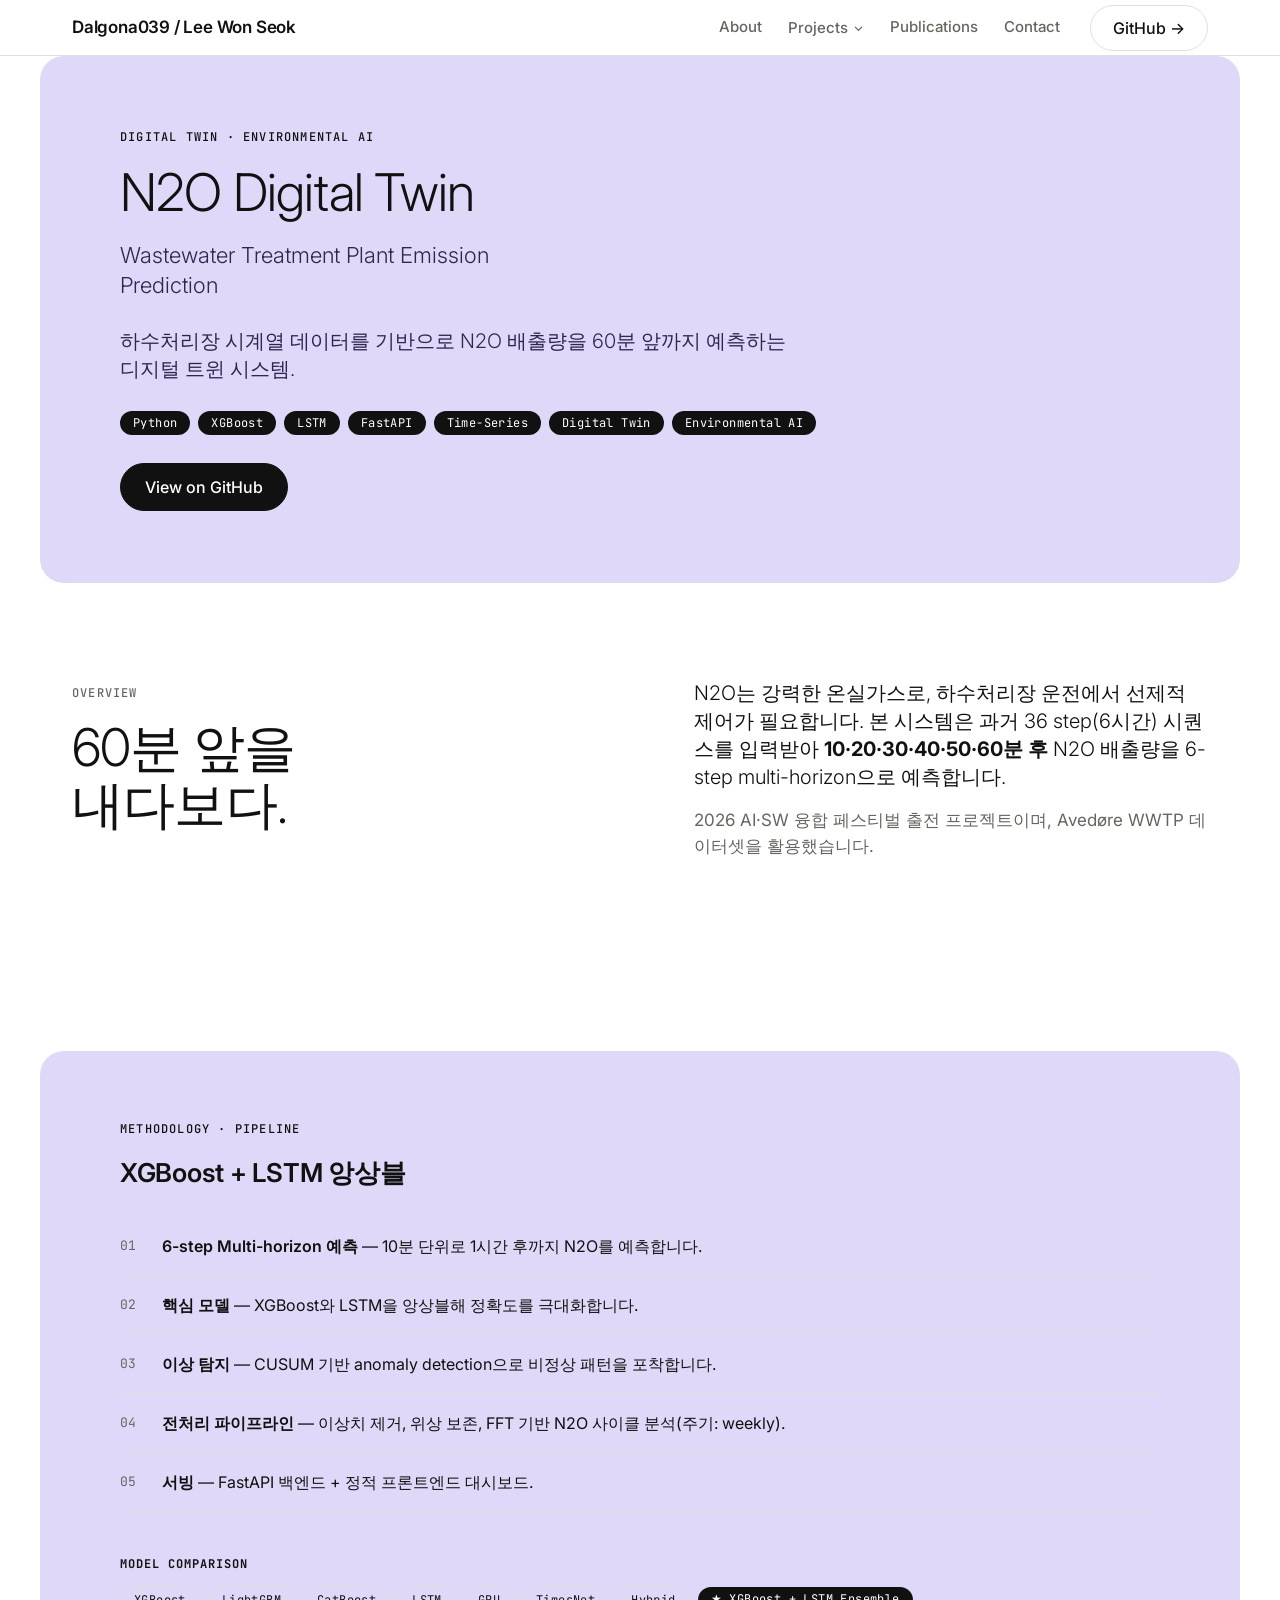
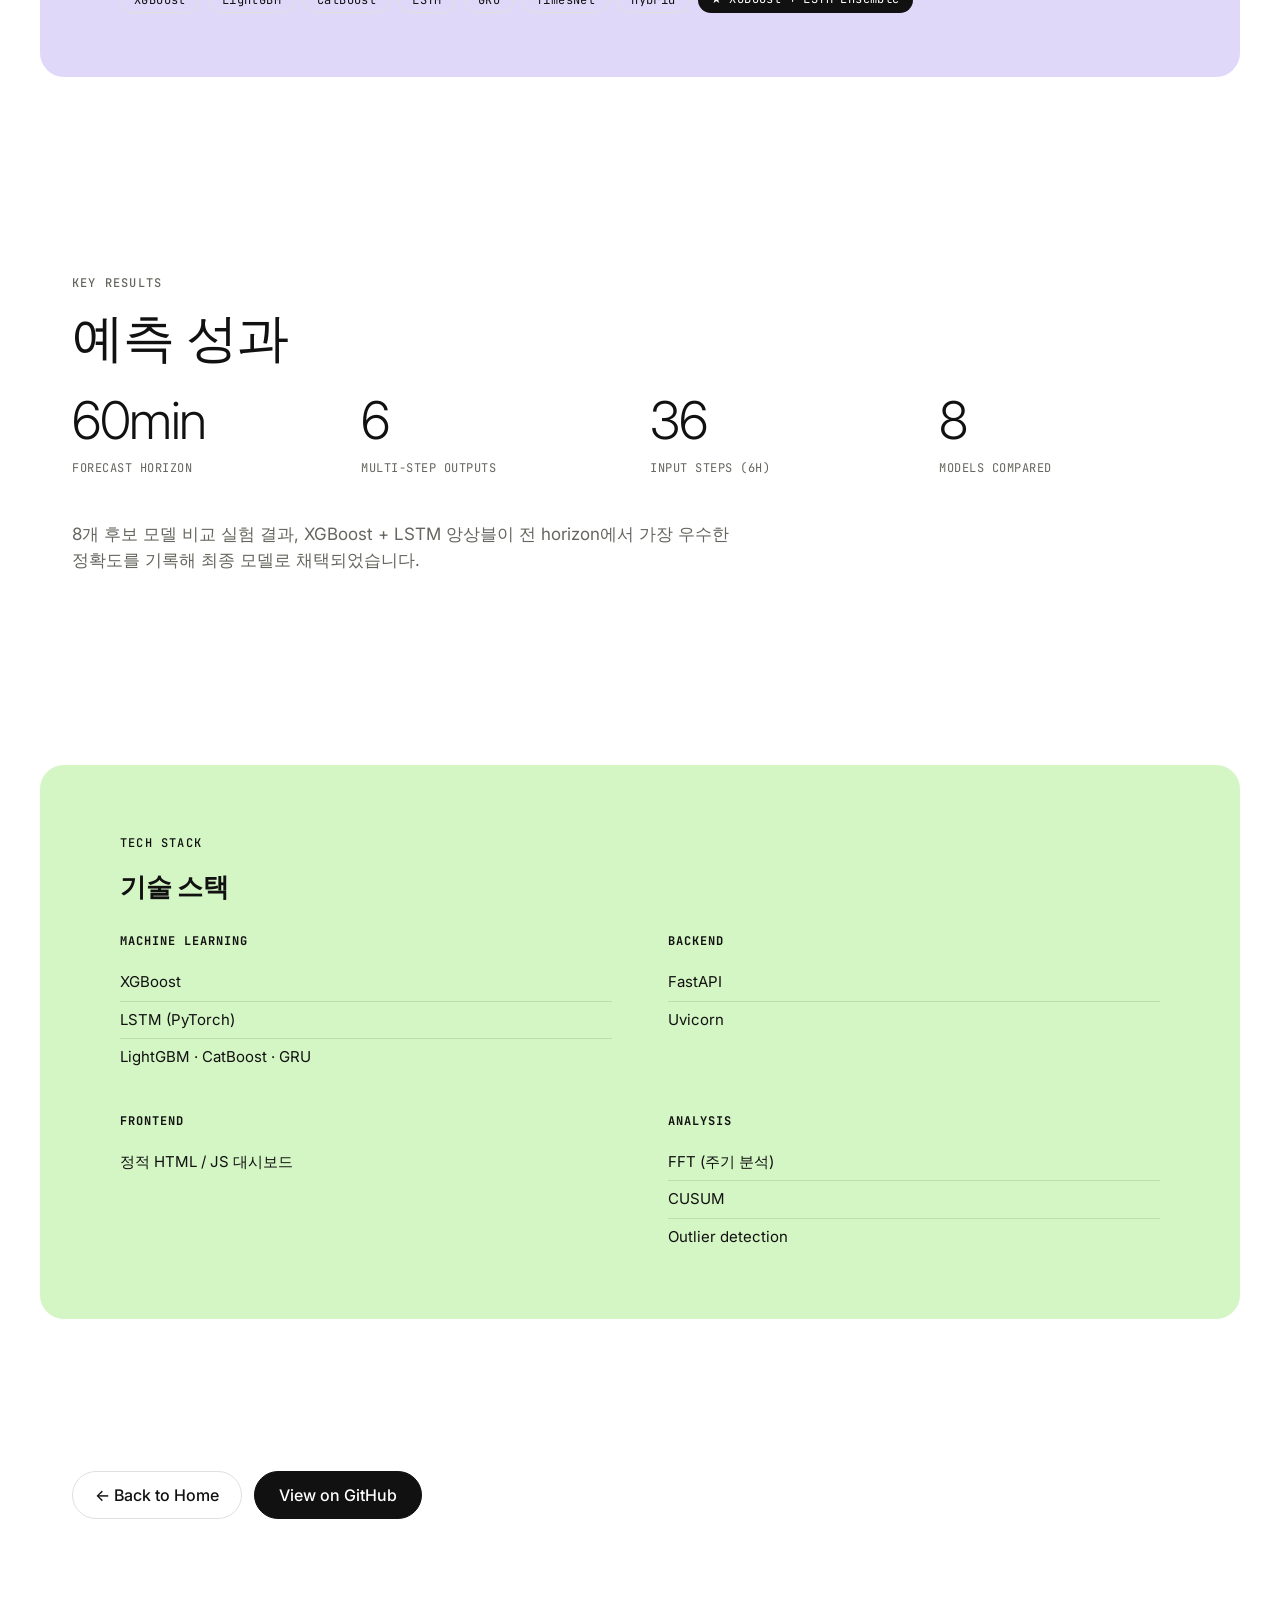
==== projects/ai-festival/index.html @ 69b39df9 "Add files via upload" ====
<!DOCTYPE html>
<html lang="en">
<head>
<meta charset="UTF-8">
<meta name="viewport" content="width=device-width, initial-scale=1.0">
<title>N2O Digital Twin — WWTP Emission Prediction</title>
<meta name="description" content="하수처리장 시계열 데이터를 기반으로 N2O 배출량을 60분 앞까지 예측하는 디지털 트윈 시스템.">
<link rel="stylesheet" href="../../assets/style.css">
</head>
<body>

<nav class="nav" id="nav">
  <div class="nav-inner">
    <a href="../../index.html" class="nav-brand">Dalgona039 / Lee Won Seok</a>
    <button class="nav-toggle" id="navToggle" aria-label="Menu"><span></span><span></span><span></span></button>
    <div class="nav-links">
      <a href="../../index.html#about" class="nav-link">About</a>
      <div class="nav-drop" id="projDrop">
        <span class="nav-link" id="projDropBtn" role="button" tabindex="0">Projects
          <svg width="11" height="11" viewBox="0 0 12 12" fill="none"><path d="M2.5 4.5L6 8l3.5-3.5" stroke="currentColor" stroke-width="1.4" stroke-linecap="round" stroke-linejoin="round"/></svg>
        </span>
        <div class="nav-drop-menu">
          <a href="../mi-bci/index.html"><span class="dot" style="background:var(--block-sky)"></span>MI-BCI (VR)</a>
          <a href="../tree-rag/index.html"><span class="dot" style="background:var(--block-lime)"></span>TreeRAG</a>
          <a href="../hop-android/index.html"><span class="dot" style="background:var(--block-mint)"></span>HOP Android</a>
          <a href="../ai-festival/index.html"><span class="dot" style="background:var(--block-lilac)"></span>N2O Digital Twin</a>
          <a href="../gait-analysis/index.html"><span class="dot" style="background:var(--block-cream)"></span>Walk-Fit</a>
          <a href="../fog-detection/index.html"><span class="dot" style="background:var(--block-pink)"></span>FOG Detection</a>
          <a href="../moon-bti/index.html"><span class="dot" style="background:var(--block-coral)"></span>Moon-BTI</a>
          <a href="../ai-port/index.html"><span class="dot" style="background:var(--block-navy)"></span>AI-PORT</a>
        </div>
      </div>
      <a href="../../index.html#publications" class="nav-link">Publications</a>
      <a href="../../index.html#contact" class="nav-link">Contact</a>
      <a href="https://github.com/dalgona039" target="_blank" rel="noopener" class="btn btn-secondary nav-cta">GitHub →</a>
    </div>
  </div>
</nav>

<!-- HEADER -->
<header class="section proj-hero">
  <div class="block block-lilac" style="padding-top:0;padding-bottom:0;">
    <div class="block-inner">
      <span class="eyebrow">Digital Twin · Environmental AI</span>
      <h1 class="display-lg">N2O Digital Twin</h1>
      <p class="subhead lead" style="color:#2e2750;max-width:36ch;margin-bottom:26px;">Wastewater Treatment Plant Emission Prediction</p>
      <p class="body-lg" style="max-width:56ch;color:#2e2750;">하수처리장 시계열 데이터를 기반으로 N2O 배출량을 60분 앞까지 예측하는 디지털 트윈 시스템.</p>
      <div class="tags mt-m">
        <span class="tag">Python</span><span class="tag">XGBoost</span><span class="tag">LSTM</span>
        <span class="tag">FastAPI</span><span class="tag">Time-Series</span><span class="tag">Digital Twin</span><span class="tag">Environmental AI</span>
      </div>
      <div class="proj-hero-actions mt-m">
        <a href="https://github.com/dalgona039/AI-Festival" target="_blank" rel="noopener" class="btn btn-primary">View on GitHub</a>
      </div>
    </div>
  </div>
</header>

<!-- OVERVIEW -->
<section class="section">
  <div class="wrap">
    <div class="two-col">
      <div>
        <span class="eyebrow ink-soft">Overview</span>
        <h2 class="display-lg mt-s">60분 앞을<br>내다보다.</h2>
      </div>
      <div>
        <p class="body-lg">N2O는 강력한 온실가스로, 하수처리장 운전에서 선제적 제어가 필요합니다. 본 시스템은 과거 36 step(6시간) 시퀀스를 입력받아 <strong>10·20·30·40·50·60분 후</strong> N2O 배출량을 6-step multi-horizon으로 예측합니다.</p>
        <p class="body mt-s ink-soft">2026 AI·SW 융합 페스티벌 출전 프로젝트이며, Avedøre WWTP 데이터셋을 활용했습니다.</p>
      </div>
    </div>
  </div>
</section>

<!-- METHODOLOGY -->
<section class="block block-lilac">
  <div class="block-inner">
    <span class="eyebrow">Methodology · Pipeline</span>
    <h2 class="headline mt-s mb-m">XGBoost + LSTM 앙상블</h2>
    <ul class="feature-list">
      <li><span class="idx">01</span><span class="ft-body"><strong>6-step Multi-horizon 예측</strong> — 10분 단위로 1시간 후까지 N2O를 예측합니다.</span></li>
      <li><span class="idx">02</span><span class="ft-body"><strong>핵심 모델</strong> — XGBoost와 LSTM을 앙상블해 정확도를 극대화합니다.</span></li>
      <li><span class="idx">03</span><span class="ft-body"><strong>이상 탐지</strong> — CUSUM 기반 anomaly detection으로 비정상 패턴을 포착합니다.</span></li>
      <li><span class="idx">04</span><span class="ft-body"><strong>전처리 파이프라인</strong> — 이상치 제거, 위상 보존, FFT 기반 N2O 사이클 분석(주기: weekly).</span></li>
      <li><span class="idx">05</span><span class="ft-body"><strong>서빙</strong> — FastAPI 백엔드 + 정적 프론트엔드 대시보드.</span></li>
    </ul>
    <div class="mt-l">
      <h4 style="font-family:var(--font-mono);font-size:12px;letter-spacing:1px;text-transform:uppercase;margin-bottom:14px;">Model Comparison</h4>
      <div class="tags">
        <span class="tag tag-soft">XGBoost</span><span class="tag tag-soft">LightGBM</span><span class="tag tag-soft">CatBoost</span>
        <span class="tag tag-soft">LSTM</span><span class="tag tag-soft">GRU</span><span class="tag tag-soft">TimesNet</span>
        <span class="tag tag-soft">Hybrid</span><span class="tag">★ XGBoost + LSTM Ensemble</span>
      </div>
    </div>
  </div>
</section>

<!-- RESULTS -->
<section class="section">
  <div class="wrap">
    <span class="eyebrow ink-soft">Key Results</span>
    <h2 class="display-lg mt-s mb-m">예측 성과</h2>
    <div class="stats">
      <div class="stat"><div class="num">60min</div><div class="lbl">Forecast Horizon</div></div>
      <div class="stat"><div class="num">6</div><div class="lbl">Multi-step Outputs</div></div>
      <div class="stat"><div class="num">36</div><div class="lbl">Input Steps (6h)</div></div>
      <div class="stat"><div class="num">8</div><div class="lbl">Models Compared</div></div>
    </div>
    <p class="body mt-l ink-soft" style="max-width:60ch;">8개 후보 모델 비교 실험 결과, XGBoost + LSTM 앙상블이 전 horizon에서 가장 우수한 정확도를 기록해 최종 모델로 채택되었습니다.</p>
  </div>
</section>

<!-- TECH STACK -->
<section class="block block-lime">
  <div class="block-inner">
    <span class="eyebrow">Tech Stack</span>
    <h2 class="headline mt-s mb-m">기술 스택</h2>
    <div class="stack-grid">
      <div class="stack-col"><h4>Machine Learning</h4><ul><li>XGBoost</li><li>LSTM (PyTorch)</li><li>LightGBM · CatBoost · GRU</li></ul></div>
      <div class="stack-col"><h4>Backend</h4><ul><li>FastAPI</li><li>Uvicorn</li></ul></div>
      <div class="stack-col"><h4>Frontend</h4><ul><li>정적 HTML / JS 대시보드</li></ul></div>
      <div class="stack-col"><h4>Analysis</h4><ul><li>FFT (주기 분석)</li><li>CUSUM</li><li>Outlier detection</li></ul></div>
    </div>
  </div>
</section>

<!-- FOOT NAV -->
<section class="proj-foot">
  <div class="wrap">
    <div class="proj-foot-actions">
      <a href="../../index.html" class="btn btn-secondary">← Back to Home</a>
      <a href="https://github.com/dalgona039/AI-Festival" target="_blank" rel="noopener" class="btn btn-primary">View on GitHub</a>
    </div>
  </div>
</section>

<script src="../../assets/nav.js"></script>
</body>
</html>
---- assets/style.css ----
@import url('https://fonts.googleapis.com/css2?family=Inter:wght@300;400;500;600;700&family=JetBrains+Mono:wght@400;500&display=swap');

/* ============================================================
   TOKENS
   ============================================================ */
:root {
  --font-sans: 'Inter', system-ui, -apple-system, sans-serif;
  --font-mono: 'JetBrains Mono', ui-monospace, monospace;

  --color-primary:      #111111;
  --color-on-primary:   #FFFFFF;
  --color-canvas:       #FFFFFF;
  --color-surface-soft: #F5F5F2;
  --color-hairline:     #E0E0DC;
  --color-ink:          #111111;
  --color-ink-soft:     #666660;

  /* Color blocks — section storytelling */
  --block-lime:  #D4F5C4;
  --block-lilac: #E0D8F8;
  --block-cream: #F8F0DC;
  --block-mint:  #C8F0E8;
  --block-pink:  #F8D8E8;
  --block-coral: #F8D0C0;
  --block-navy:  #1C2440;
  --block-sky:   #CFE3F8;

  --spacing-section: 96px;
  --block-padding: 64px 80px;
  --max-width: 1200px;
  --radius-pill: 9999px;
  --radius-lg: 24px;
  --nav-h: 56px;
}

/* ============================================================
   RESET
   ============================================================ */
*, *::before, *::after { box-sizing: border-box; margin: 0; padding: 0; }

html { scroll-behavior: smooth; -webkit-text-size-adjust: 100%; }

body {
  font-family: var(--font-sans);
  font-weight: 400;
  color: var(--color-ink);
  background: var(--color-canvas);
  line-height: 1.5;
  -webkit-font-smoothing: antialiased;
  text-rendering: optimizeLegibility;
}

img { max-width: 100%; display: block; }
a { color: inherit; text-decoration: none; }
ul { list-style: none; }

/* ============================================================
   TYPOGRAPHY
   ============================================================ */
.display-xl { font-size: 72px; font-weight: 300; line-height: 1.00; letter-spacing: -1.5px; }
.display-lg { font-size: 52px; font-weight: 300; line-height: 1.10; letter-spacing: -0.8px; }
.headline   { font-size: 26px; font-weight: 600; line-height: 1.35; letter-spacing: -0.26px; }
.subhead    { font-size: 22px; font-weight: 300; line-height: 1.35; }
.body-lg    { font-size: 20px; font-weight: 300; line-height: 1.40; }
.body       { font-size: 17px; font-weight: 400; line-height: 1.55; }
.body-sm    { font-size: 15px; font-weight: 400; line-height: 1.50; }
.eyebrow {
  font-family: var(--font-mono);
  font-size: 12px;
  font-weight: 500;
  letter-spacing: 1.2px;
  text-transform: uppercase;
}
.ink-soft { color: var(--color-ink-soft); }

@media (max-width: 768px) {
  .display-xl { font-size: 46px; letter-spacing: -1px; }
  .display-lg { font-size: 36px; letter-spacing: -0.6px; }
  .headline   { font-size: 22px; }
  .subhead    { font-size: 19px; }
  .body-lg    { font-size: 18px; }
}

/* ============================================================
   LAYOUT PRIMITIVES
   ============================================================ */
.wrap { max-width: var(--max-width); margin: 0 auto; padding: 0 32px; }

.section { padding: var(--spacing-section) 0; }

.section-head { margin-bottom: 48px; }
.section-head .eyebrow { color: var(--color-ink-soft); display: block; margin-bottom: 14px; }

/* Color block — full-bleed band, rounded inner panel */
.block {
  padding: var(--spacing-section) 0;
}
.block-inner {
  max-width: var(--max-width);
  margin: 0 auto;
  border-radius: var(--radius-lg);
  padding: var(--block-padding);
}
.block-lime  .block-inner,  .bg-lime  { background: var(--block-lime); }
.block-lilac .block-inner,  .bg-lilac { background: var(--block-lilac); }
.block-cream .block-inner,  .bg-cream { background: var(--block-cream); }
.block-mint  .block-inner,  .bg-mint  { background: var(--block-mint); }
.block-pink  .block-inner,  .bg-pink  { background: var(--block-pink); }
.block-coral .block-inner,  .bg-coral { background: var(--block-coral); }
.block-navy  .block-inner,  .bg-navy  { background: var(--block-navy); color: #fff; }
.block-sky   .block-inner,  .bg-sky   { background: var(--block-sky); }

@media (max-width: 768px) {
  :root { --spacing-section: 64px; }
  .wrap { padding: 0 20px; }
  .block-inner { padding: 40px 24px; border-radius: 18px; }
  .block { padding-left: 20px; padding-right: 20px; }
}

/* ============================================================
   BUTTONS (always pill)
   ============================================================ */
.btn {
  display: inline-flex;
  align-items: center;
  gap: 8px;
  font-family: var(--font-sans);
  font-size: 16px;
  font-weight: 500;
  border-radius: var(--radius-pill);
  cursor: pointer;
  transition: transform .15s ease, background .2s ease, color .2s ease, border-color .2s ease;
  white-space: nowrap;
}
.btn-primary {
  background: #111; color: #fff; padding: 11px 24px; border: 1.5px solid #111;
}
.btn-primary:hover { background: #2b2b2b; border-color: #2b2b2b; transform: translateY(-1px); }
.btn-secondary {
  background: #fff; color: #111; padding: 10px 22px; border: 1.5px solid var(--color-hairline);
}
.btn-secondary:hover { border-color: #111; transform: translateY(-1px); }
/* On dark/navy backgrounds */
.bg-navy .btn-secondary, .block-navy .btn-secondary {
  background: transparent; color: #fff; border-color: rgba(255,255,255,.4);
}
.bg-navy .btn-secondary:hover, .block-navy .btn-secondary:hover { border-color: #fff; }

/* ============================================================
   PILLS / TAGS
   ============================================================ */
.tags { display: flex; flex-wrap: wrap; gap: 8px; }
.tag {
  font-family: var(--font-mono);
  font-size: 12px;
  letter-spacing: .4px;
  padding: 6px 13px;
  border-radius: var(--radius-pill);
  background: #111;
  color: #fff;
  line-height: 1;
}
.tag-soft {
  background: transparent;
  color: var(--color-ink);
  border: 1px solid var(--color-hairline);
}
/* tags on dark surfaces */
.bg-navy .tag, .block-navy .tag { background: #fff; color: #111; }

/* ============================================================
   NAV
   ============================================================ */
.nav {
  position: sticky; top: 0; z-index: 100;
  height: var(--nav-h);
  background: rgba(255,255,255,.88);
  backdrop-filter: saturate(180%) blur(12px);
  border-bottom: 1px solid var(--color-hairline);
}
.nav-inner {
  max-width: var(--max-width);
  margin: 0 auto;
  height: 100%;
  padding: 0 32px;
  display: flex;
  align-items: center;
  gap: 28px;
}
.nav-brand { font-weight: 600; font-size: 17px; letter-spacing: -.2px; }
.nav-links { display: flex; align-items: center; gap: 26px; margin-left: auto; }
.nav-link {
  font-size: 15px; font-weight: 500; color: var(--color-ink-soft);
  transition: color .15s ease; position: relative;
}
.nav-link:hover { color: var(--color-ink); }

/* dropdown */
.nav-drop { position: relative; }
.nav-drop > .nav-link { display: inline-flex; align-items: center; gap: 5px; cursor: pointer; }
.nav-drop-menu {
  position: absolute; top: calc(100% + 14px); left: 50%; transform: translateX(-50%) translateY(6px);
  background: #fff;
  border: 1px solid var(--color-hairline);
  border-radius: 16px;
  padding: 8px;
  min-width: 220px;
  display: flex; flex-direction: column; gap: 2px;
  opacity: 0; visibility: hidden; pointer-events: none;
  transition: opacity .18s ease, transform .18s ease, visibility .18s;
}
.nav-drop.open .nav-drop-menu,
.nav-drop:hover .nav-drop-menu {
  opacity: 1; visibility: visible; pointer-events: auto; transform: translateX(-50%) translateY(0);
}
.nav-drop-menu a {
  font-size: 14px; font-weight: 500; color: var(--color-ink-soft);
  padding: 9px 14px; border-radius: 10px; transition: background .12s ease, color .12s ease;
  display: flex; align-items: center; gap: 9px;
}
.nav-drop-menu a:hover { background: var(--color-surface-soft); color: var(--color-ink); }
.nav-drop-menu .dot { width: 9px; height: 9px; border-radius: 50%; flex: none; }

.nav-cta { margin-left: 4px; }

.nav-toggle {
  display: none; margin-left: auto;
  background: none; border: none; cursor: pointer; padding: 8px;
  flex-direction: column; gap: 5px;
}
.nav-toggle span { width: 22px; height: 2px; background: #111; display: block; transition: .2s; }

@media (max-width: 880px) {
  .nav-toggle { display: flex; }
  .nav-links {
    position: absolute; top: var(--nav-h); left: 0; right: 0;
    flex-direction: column; align-items: stretch; gap: 0;
    background: #fff; border-bottom: 1px solid var(--color-hairline);
    padding: 8px 20px 20px;
    margin-left: 0;
    max-height: 0; overflow: hidden; opacity: 0; pointer-events: none;
    transition: max-height .28s ease, opacity .2s ease, padding .28s ease;
  }
  .nav.open .nav-links { max-height: 560px; opacity: 1; pointer-events: auto; }
  .nav-link { padding: 13px 0; border-bottom: 1px solid var(--color-surface-soft); }
  .nav-drop-menu {
    position: static; transform: none; opacity: 1; visibility: visible; pointer-events: auto;
    border: none; border-radius: 0; padding: 0 0 6px 14px; min-width: 0;
    display: none;
  }
  .nav-drop.open .nav-drop-menu { display: flex; }
  .nav-cta { margin: 14px 0 0; align-self: flex-start; }
}

/* ============================================================
   MARQUEE
   ============================================================ */
.marquee {
  background: #111; color: #fff; overflow: hidden;
  padding: 22px 0; white-space: nowrap;
  border-top: 1px solid #111; border-bottom: 1px solid #111;
}
.marquee-track {
  display: inline-flex; gap: 0; align-items: center;
  animation: marquee 28s linear infinite;
}
.marquee:hover .marquee-track { animation-play-state: paused; }
.marquee-item {
  font-family: var(--font-mono); font-size: 17px; letter-spacing: .5px;
  padding: 0 28px; color: #fff;
}
.marquee-item.dim { color: rgba(255,255,255,.4); }
@keyframes marquee { from { transform: translateX(0); } to { transform: translateX(-50%); } }
@media (prefers-reduced-motion: reduce) { .marquee-track { animation: none; } }

/* ============================================================
   HERO
   ============================================================ */
.hero { padding: 88px 0 72px; }
.hero .eyebrow { color: var(--color-ink-soft); display: block; margin-bottom: 22px; }
.hero h1 { margin-bottom: 26px; max-width: 14ch; }
.hero-lead { max-width: 46ch; color: var(--color-ink-soft); margin-bottom: 36px; }
.hero-actions { display: flex; gap: 12px; flex-wrap: wrap; }

/* ============================================================
   ABOUT
   ============================================================ */
.about-grid { display: grid; grid-template-columns: 1fr 1fr; gap: 64px; align-items: start; }
.about-bio { max-width: 52ch; }
.about-bio p + p { margin-top: 18px; }
.interests-title { display: block; margin-bottom: 18px; color: var(--color-ink-soft); }
@media (max-width: 880px) { .about-grid { grid-template-columns: 1fr; gap: 40px; } }

/* ============================================================
   PUBLICATION CARD
   ============================================================ */
.pub-card { display: grid; grid-template-columns: 1.4fr 1fr; gap: 48px; align-items: start; }
.pub-meta .eyebrow { display: block; margin-bottom: 16px; }
.pub-status {
  display: inline-flex; align-items: center; gap: 7px;
  font-family: var(--font-mono); font-size: 12px; letter-spacing: .5px;
  padding: 6px 13px; border-radius: var(--radius-pill);
  border: 1px solid rgba(17,17,17,.25); margin-top: 22px;
}
.pub-status .dot { width: 8px; height: 8px; border-radius: 50%; background: #C99A2E; }
@media (max-width: 880px) { .pub-card { grid-template-columns: 1fr; gap: 28px; } }

/* publication list (multiple entries) */
.pub-list { display: grid; gap: 0; }
.pub-item {
  display: grid; grid-template-columns: 0.85fr 1.55fr; gap: 44px;
  padding: 38px 0; border-top: 1px solid rgba(17,17,17,.16); align-items: start;
}
.pub-item:first-child { border-top: none; padding-top: 8px; }
.pub-item .pub-side .eyebrow { display: block; margin-bottom: 14px; }
.pub-item h3 { font-size: 23px; font-weight: 600; line-height: 1.3; letter-spacing: -.3px; margin-bottom: 12px; }
.pub-item .pub-flag {
  display: inline-flex; align-items: center; gap: 6px;
  font-family: var(--font-mono); font-size: 11px; letter-spacing: .5px;
  padding: 4px 10px; border-radius: var(--radius-pill);
  background: #111; color: #fff; margin-bottom: 16px;
}
.pub-metrics { display: flex; flex-wrap: wrap; gap: 8px; margin-top: 18px; }
@media (max-width: 880px) {
  .pub-item { grid-template-columns: 1fr; gap: 16px; padding: 30px 0; }
  .pub-item h3 { font-size: 20px; }
}

/* ============================================================
   PROJECT GRID (home)
   ============================================================ */
.proj-grid {
  display: grid; grid-template-columns: repeat(3, 1fr); gap: 20px;
}
@media (max-width: 980px) { .proj-grid { grid-template-columns: repeat(2, 1fr); } }
@media (max-width: 620px) { .proj-grid { grid-template-columns: 1fr; } }

.proj-card {
  border: 1px solid var(--color-hairline);
  border-radius: var(--radius-lg);
  padding: 28px;
  display: flex; flex-direction: column;
  min-height: 280px;
  transition: transform .2s ease, border-color .2s ease;
  position: relative; overflow: hidden;
  background: #fff;
}
.proj-card:hover { transform: translateY(-4px); border-color: #111; }
.proj-card .swatch {
  width: 44px; height: 44px; border-radius: 12px; margin-bottom: 22px;
}
.proj-card h3 { font-size: 20px; font-weight: 600; letter-spacing: -.3px; margin-bottom: 10px; line-height: 1.25; }
.proj-card .proj-desc { color: var(--color-ink-soft); font-size: 15px; line-height: 1.5; margin-bottom: 18px; flex: 1; }
.proj-card .proj-tags { font-family: var(--font-mono); font-size: 11px; letter-spacing: .3px; color: var(--color-ink-soft); margin-bottom: 18px; line-height: 1.6; }
.proj-link {
  font-size: 14px; font-weight: 600; display: inline-flex; align-items: center; gap: 6px;
  transition: gap .15s ease;
}
.proj-card:hover .proj-link { gap: 11px; }

/* ============================================================
   FOOTER
   ============================================================ */
.footer { background: #111; color: #fff; padding: 80px 0 40px; }
.footer-top { display: flex; justify-content: space-between; align-items: flex-end; gap: 40px; flex-wrap: wrap; margin-bottom: 56px; }
.footer h2 { font-size: 40px; font-weight: 300; letter-spacing: -.8px; line-height: 1.1; }
.footer-links { display: flex; gap: 14px; flex-wrap: wrap; }
.footer-bottom {
  display: flex; justify-content: space-between; align-items: center; gap: 16px; flex-wrap: wrap;
  padding-top: 28px; border-top: 1px solid rgba(255,255,255,.16);
  font-family: var(--font-mono); font-size: 12px; letter-spacing: .5px; color: rgba(255,255,255,.55);
}
.footer-bottom a { color: rgba(255,255,255,.55); }
.footer-bottom a:hover { color: #fff; }

/* ============================================================
   PROJECT PAGE BITS
   ============================================================ */
.proj-hero { padding: 0; }
.proj-hero .block-inner { padding: 72px 80px; }
.proj-hero .eyebrow { display: block; margin-bottom: 18px; }
.proj-hero h1 { margin-bottom: 20px; max-width: 18ch; }
.proj-hero .lead { max-width: 56ch; margin-bottom: 30px; }
.proj-hero .block-navy .lead, .block-navy .lead { color: rgba(255,255,255,.82); }
.proj-hero-actions { display: flex; gap: 12px; flex-wrap: wrap; margin-top: 8px; align-items: center; }
@media (max-width: 768px) { .proj-hero .block-inner { padding: 44px 26px; } }

.lead { color: var(--color-ink-soft); }

/* feature list */
.feature-list { display: grid; gap: 2px; }
.feature-list li {
  display: grid; grid-template-columns: 28px 1fr; gap: 14px; align-items: start;
  padding: 16px 0; border-bottom: 1px solid var(--color-hairline);
}
.feature-list li .idx { font-family: var(--font-mono); font-size: 13px; color: var(--color-ink-soft); padding-top: 2px; }
.feature-list li .ft-body { font-size: 16px; line-height: 1.5; }
.feature-list li .ft-body strong { font-weight: 600; }
.block-navy .feature-list li, .bg-navy .feature-list li { border-color: rgba(255,255,255,.18); }
.block-navy .feature-list .idx, .bg-navy .feature-list .idx { color: rgba(255,255,255,.55); }

/* big stats */
.stats { display: grid; grid-template-columns: repeat(4, 1fr); gap: 20px; }
.stat .num { font-size: 52px; font-weight: 300; letter-spacing: -1.5px; line-height: 1; }
.stat .lbl { font-family: var(--font-mono); font-size: 12px; letter-spacing: .5px; color: var(--color-ink-soft); margin-top: 12px; text-transform: uppercase; }
@media (max-width: 880px) { .stats { grid-template-columns: repeat(2, 1fr); gap: 32px 20px; } }
@media (max-width: 460px) { .stats { grid-template-columns: 1fr 1fr; } .stat .num { font-size: 40px; } }

/* stack columns */
.stack-grid { display: grid; grid-template-columns: repeat(2, 1fr); gap: 36px 56px; }
.stack-col h4 { font-family: var(--font-mono); font-size: 12px; letter-spacing: 1px; text-transform: uppercase; margin-bottom: 14px; color: var(--color-ink); }
.stack-col ul li { padding: 7px 0; font-size: 15px; border-bottom: 1px solid rgba(17,17,17,.1); }
.stack-col ul li:last-child { border-bottom: none; }
@media (max-width: 620px) { .stack-grid { grid-template-columns: 1fr; gap: 28px; } }

/* generic two-col */
.two-col { display: grid; grid-template-columns: 1.1fr 1fr; gap: 56px; align-items: start; }
@media (max-width: 880px) { .two-col { grid-template-columns: 1fr; gap: 32px; } }

/* data table */
.dtable { width: 100%; border-collapse: collapse; font-size: 15px; }
.dtable th, .dtable td { text-align: left; padding: 14px 16px; border-bottom: 1px solid rgba(17,17,17,.14); }
.dtable th { font-family: var(--font-mono); font-size: 11px; letter-spacing: .6px; text-transform: uppercase; color: var(--color-ink-soft); font-weight: 500; }
.dtable td.em { font-weight: 600; }

/* model/pipeline flow */
.flow { display: flex; flex-wrap: wrap; align-items: center; gap: 10px; }
.flow .node {
  font-family: var(--font-mono); font-size: 13px;
  padding: 10px 15px; border-radius: 12px; background: rgba(255,255,255,.6);
  border: 1px solid rgba(17,17,17,.18);
}
.flow .arrow { font-family: var(--font-mono); color: var(--color-ink-soft); }
.block-navy .flow .node { background: rgba(255,255,255,.1); border-color: rgba(255,255,255,.25); color: #fff; }

/* back/footer nav */
.proj-foot { padding: 56px 0 88px; }
.proj-foot-actions { display: flex; gap: 12px; flex-wrap: wrap; }

/* media placeholder */
.media-ph {
  border-radius: var(--radius-lg);
  background-image: repeating-linear-gradient(45deg, rgba(17,17,17,.05) 0 12px, transparent 12px 24px);
  border: 1px solid var(--color-hairline);
  display: flex; align-items: center; justify-content: center;
  min-height: 220px;
}
.media-ph span { font-family: var(--font-mono); font-size: 12px; letter-spacing: .5px; color: var(--color-ink-soft); }

/* utility */
.mt-s { margin-top: 16px; } .mt-m { margin-top: 28px; } .mt-l { margin-top: 44px; }
.mb-s { margin-bottom: 16px; } .mb-m { margin-bottom: 28px; }
.divider { height: 1px; background: var(--color-hairline); border: none; margin: 0; }
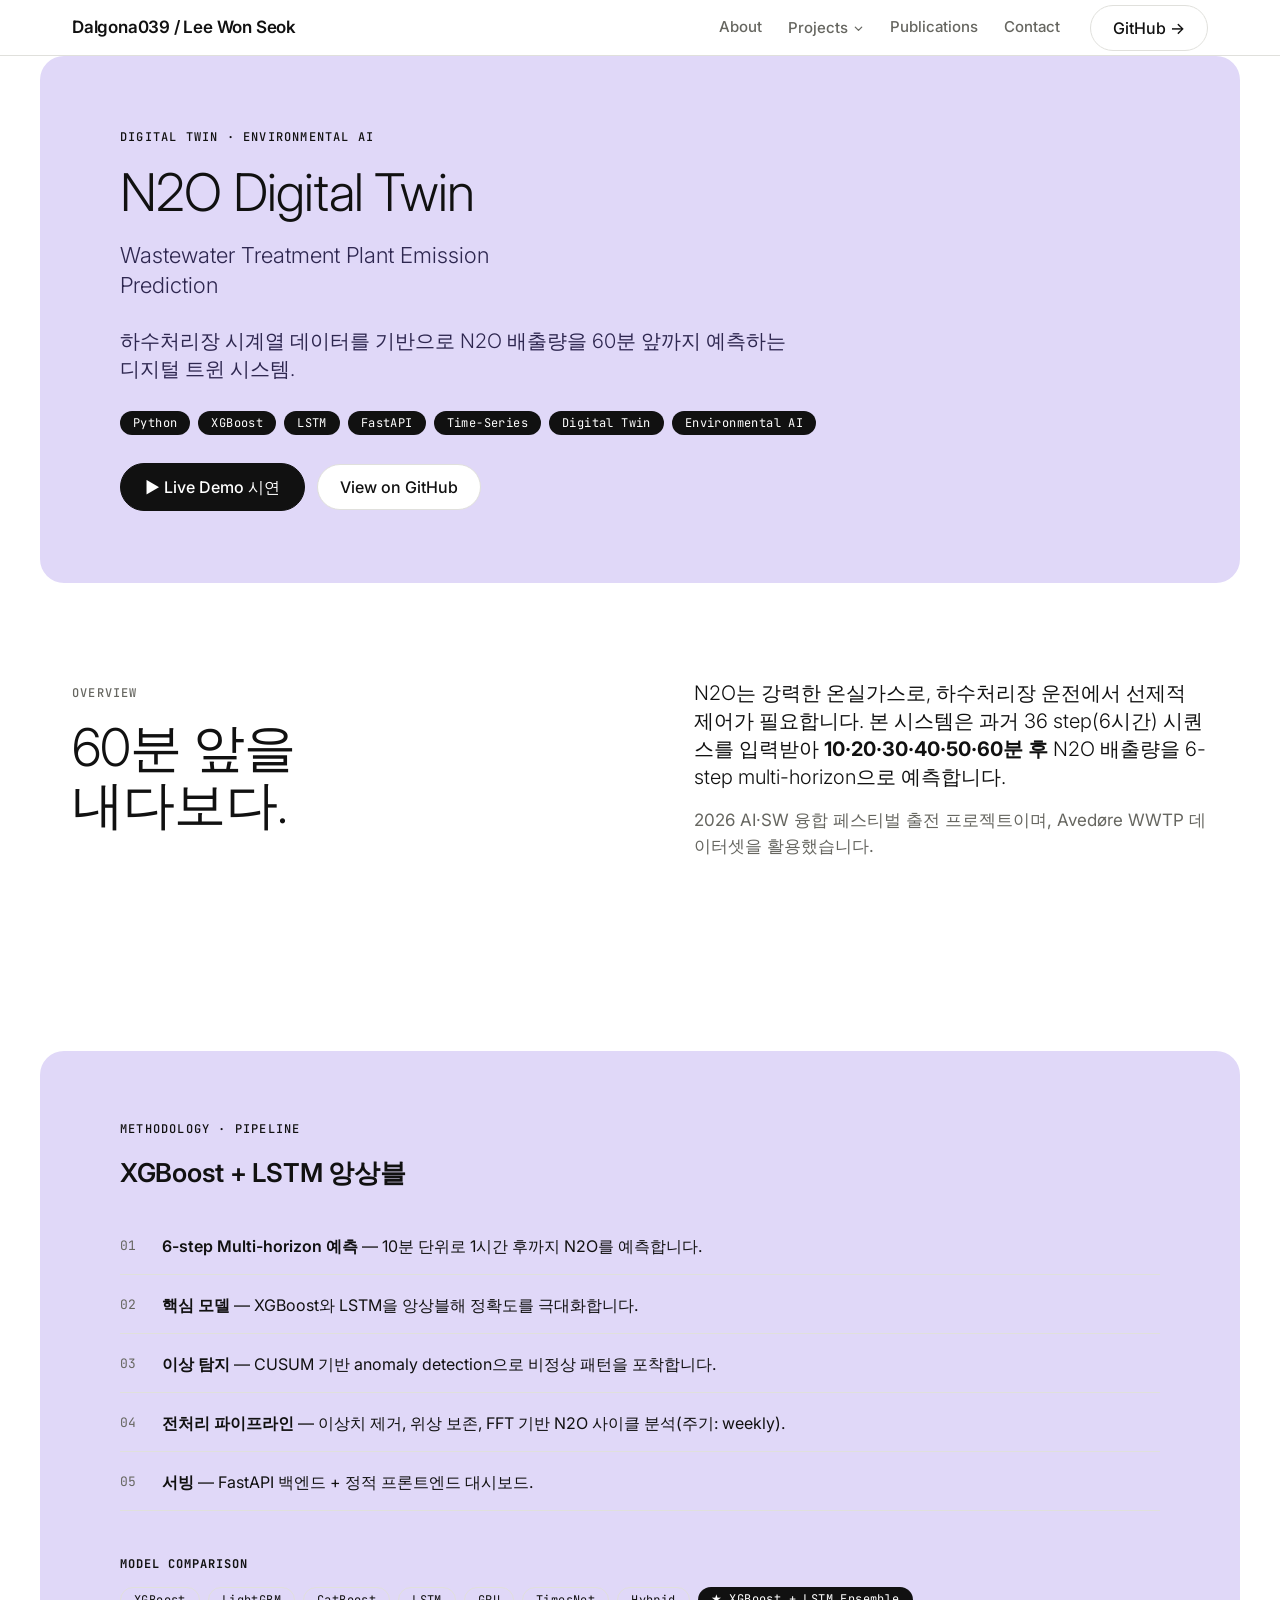
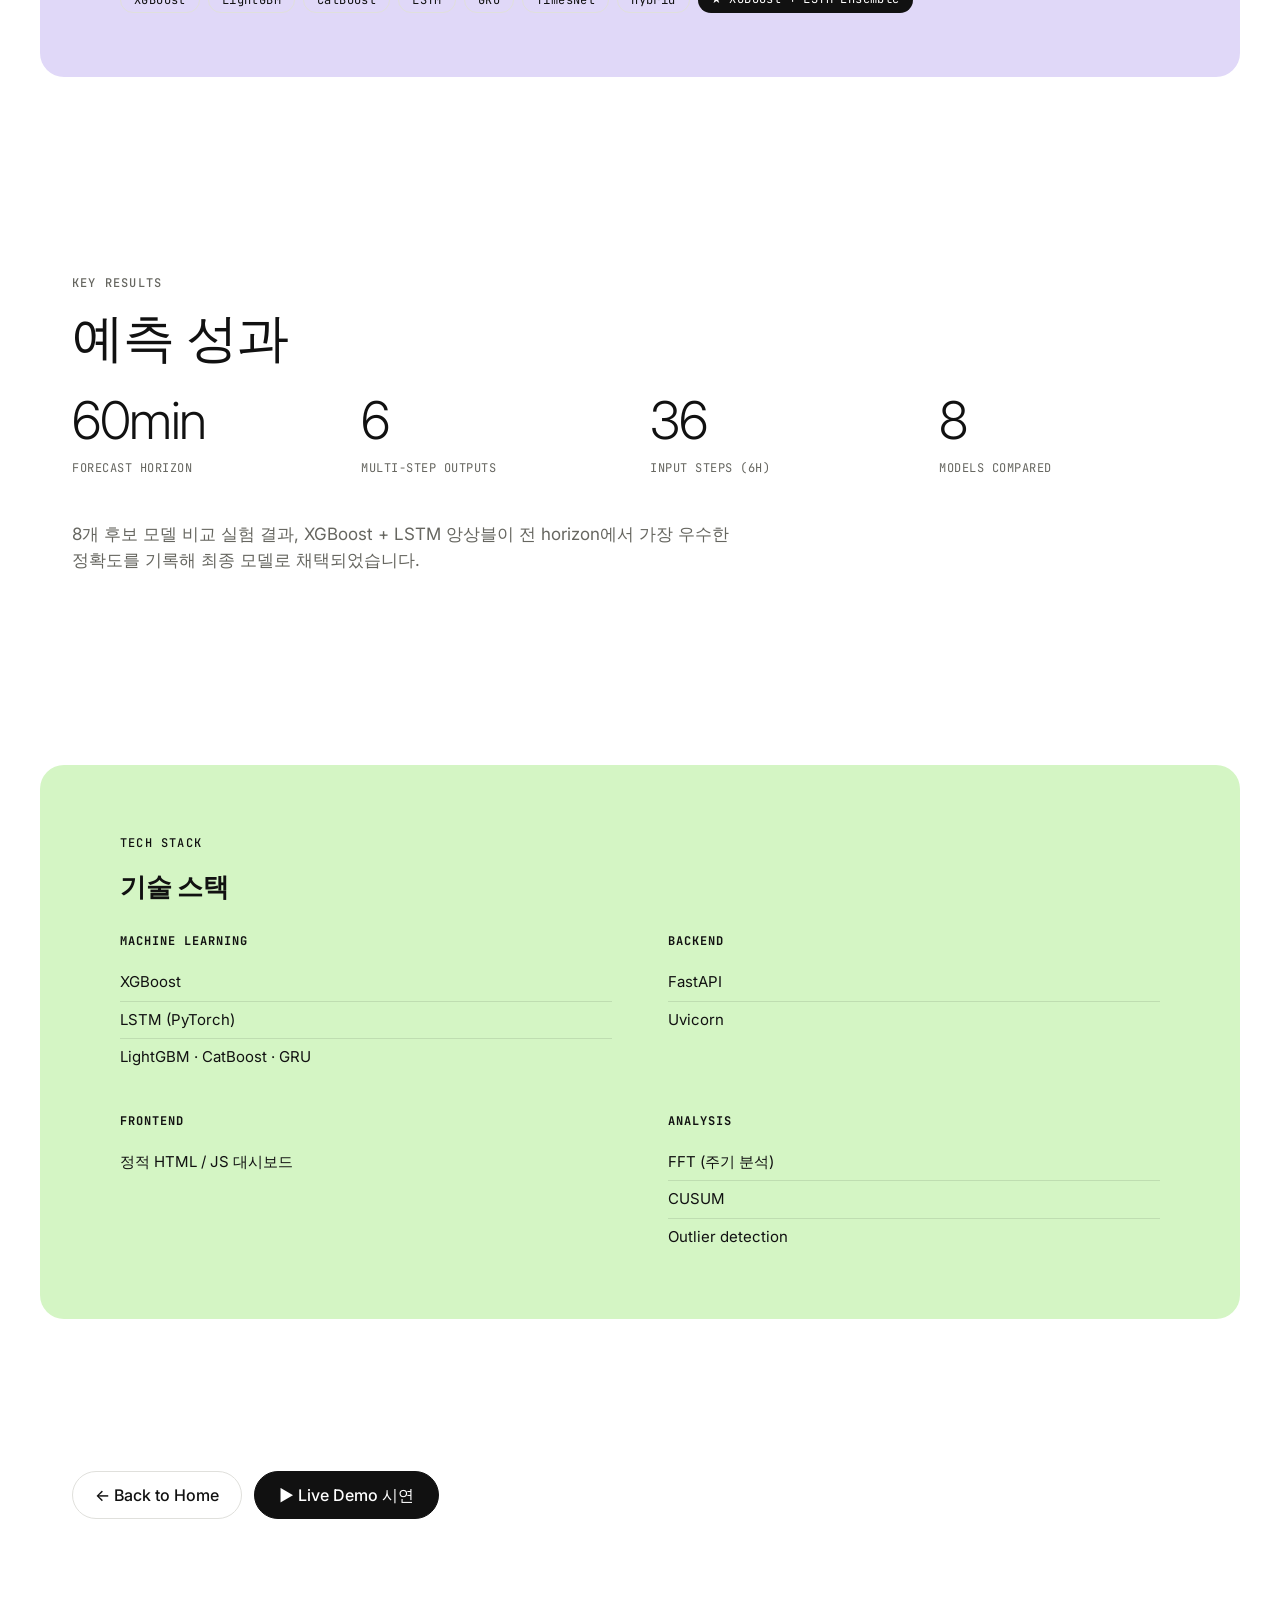
==== commit e35fa299: "Add demo HTML file for TreeRAG interactive frontend showcase with mock data" ====
--- a/projects/ai-festival/index.html
+++ b/projects/ai-festival/index.html
@@ -50,7 +50,8 @@
         <span class="tag">FastAPI</span><span class="tag">Time-Series</span><span class="tag">Digital Twin</span><span class="tag">Environmental AI</span>
       </div>
       <div class="proj-hero-actions mt-m">
-        <a href="https://github.com/dalgona039/AI-Festival" target="_blank" rel="noopener" class="btn btn-primary">View on GitHub</a>
+        <a href="demo.html" class="btn btn-primary">▶ Live Demo 시연</a>
+        <a href="https://github.com/dalgona039/AI-Festival" target="_blank" rel="noopener" class="btn btn-secondary">View on GitHub</a>
       </div>
     </div>
   </div>
@@ -129,7 +130,7 @@
   <div class="wrap">
     <div class="proj-foot-actions">
       <a href="../../index.html" class="btn btn-secondary">← Back to Home</a>
-      <a href="https://github.com/dalgona039/AI-Festival" target="_blank" rel="noopener" class="btn btn-primary">View on GitHub</a>
+      <a href="demo.html" class="btn btn-primary">▶ Live Demo 시연</a>
     </div>
   </div>
 </section>
